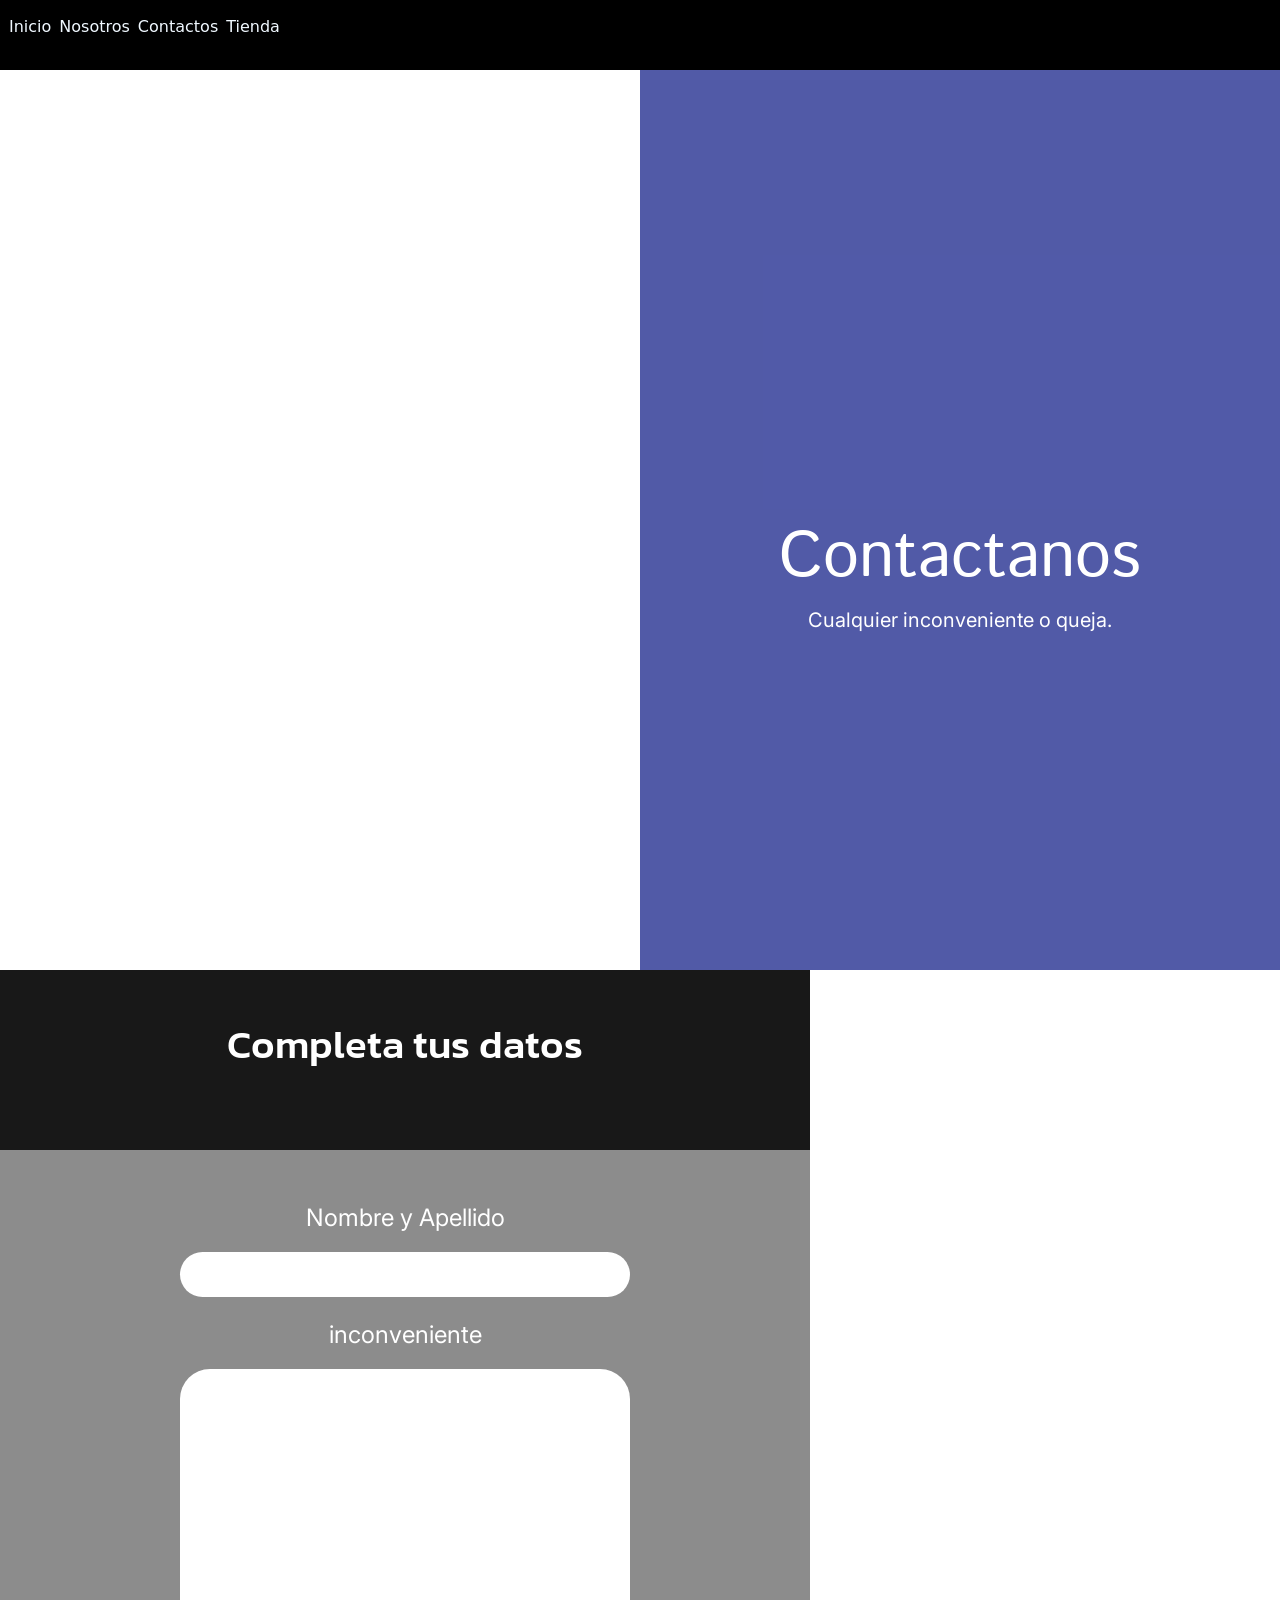
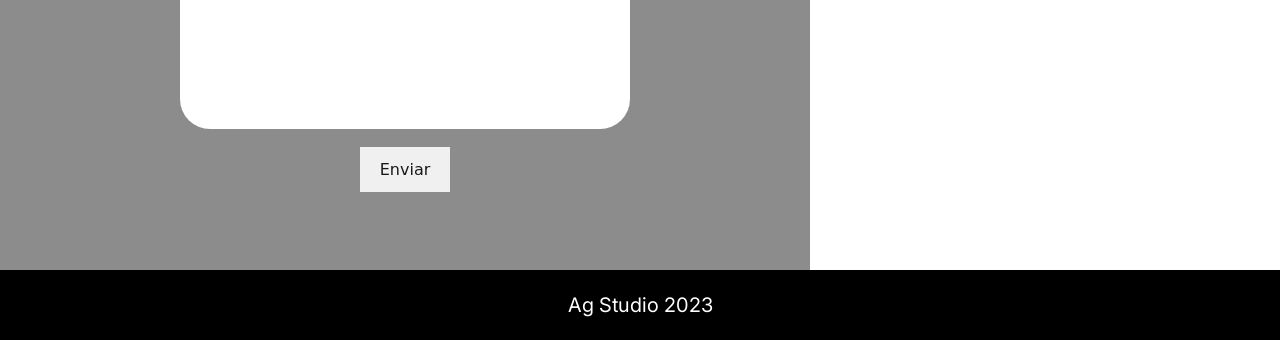
==== contactos.html @ 91f5755b "Upload Files" ====
<html>

    <head>
        <title> Contactos  </title>
        <link rel="stylesheet" href="style.css">
        <link rel="stylesheet" href="https://cdn.jsdelivr.net/npm/bootstrap@5.3.0/dist/css/bootstrap.min.css">
        <script src="https://cdn.jsdelivr.net/npm/bootstrap@5.3.0/dist/js/bootstrap.bundle.min.js"></script>
    </head>

    <body>
        
        <nav class="navbar">
           <ul>
            <a href="index.html"> Inicio </a>
            <a href="nosotros.html"> Nosotros </a>
            <a href="contactos.html"> Contactos </a>
            <a href="tienda.html"> Tienda </a>
           </ul> 
        </nav>

        <div class="container-fluid">

         <section class="row" style="justify-content: right; background-image: url('img/contacts-2.png'); text-align: right;">
            <aside class="col-lg-6">
                <div class="font-size" style="text-align: center; padding-top: 50vh;">
                    <h1> Contactanos </h1>
                    <p> Cualquier inconveniente o queja. </p>
                </div>
            </aside>
         </section>

         <section class="row" style="background-image: url('img/contacts-1.png')">
            <aside class="col-lg-6" style="background-color: gray; opacity: 0.9; animation:none; width:90vh; height: 100vh;">
                
                <section class="row" id="query" style="color: white; text-align: center; background-color: black; width: 90vh; height: 20vh;">
                    <h1 style="margin-top: 50px;"> Completa tus datos </h1>
                </section>

              <div style="align-items: center; text-align: center; justify-content: center; display: grid; margin-top:50px;">
                <p> Nombre y Apellido </p>
                <input type="text" style="width:50vh; height:5vh;">
                <p style="margin-top: 20px;"> inconveniente </p>
                <input type="text" style="height: 40vh; width:50vh;">
                <button id="check" style="height: 5vh; width:10vh; margin-left: 20vh; margin-top: 2vh;"> Enviar </button>
              </div>

            </aside>
         </section>

        </div>

        <footer>
            <p> Ag Studio 2023 </p>
        </footer>

    </body>
    <script src="function.js"></script>

</html>
---- style.css ----
@import url('https://fonts.googleapis.com/css2?family=Imprima&family=Inknut+Antiqua:wght@300&family=Inter:wght@300&family=Istok+Web:wght@700&family=Jaldi&family=Jockey+One&family=Josefin+Sans:wght@300&family=Kanit&display=swap');

@keyframes transition-left{
   0%   {opacity: 0; transform: translateX(-80px)};
   100% {opacity: 1; transform: translateX(0)};
}

@keyframes transition-right{
    0%   {opacity: 0; width: 100vh;};
    100% {opacity: 1; transform: translateX(0)};
}

.navbar{
    height: 70px;
    background-color: black;
    justify-items: left;
}

.navbar a{
    color: aliceblue;
    text-decoration: none;
    margin: 4px;
}

.btn{
    margin: 10px;
    width: 80px;
    height: 10px;
}

.col-lg{
    background-color: rgba(0, 0, 0, 0.60);
    height: 170px;
    padding-top: 15px;
}

.col-lg h1{
    font-family: 'Istok Web';
    font-size: 40px;
    color: white;
}

.col-lg p{
    font-family: 'Inter';
    font-size: 24px;
    font-weight: 20px;
    margin-top: -15px;
    color: white;
}

.col-lg-4{
    background-color: rgba(38, 49, 146, 0.80);
    background-size: cover;
    width: 130vh;
    height: 100vh;
    animation: transition 6s;
}

.col-lg-4 h1{
    font-family: 'Kanit';
    font-size: 40px;
    color: white;
}

.col-lg-4 p{
    font-family: 'Inter';
    font-size: 24px;
    color: white;
}

.col-lg-6{
    background-color: rgba(38, 49, 146, 0.80);
    background-size: cover;
    width: 130vh;
    height: 100vh;
    animation: transition-right 6s;
}

.col-lg-6 h1{
    font-family: 'Kanit';
    font-size: 40px;
    color: white;
    transition: 1s;
}

.col-lg-6 h1:hover{
    font-size: 70px;
    transition: 1s;
}

.col-lg-6 p{
    font-family: 'Inter';
    font-size: 24px;
    color: white;
    transition: 1s;
}

.col-lg-6 p:hover{
    font-size: 26px;
    transition: 1s;
}

.font-size h1{
   font-family: 'istok web';
   font-size: 64px;
   color: white;
}

.font-size p{
    font-family: 'inter';
    font-size: 20px;
    color: white;
}

.row{
    height: 100vh;
    background-repeat: no-repeat;
    background-size: cover;
}

footer{
    height: 70px;
    background-color: black;
    justify-content: right;
    color: white;
    text-align: center;
    padding-top: 20px;
}

footer p{
    font-family: "inter";
    font-size: 20px;
}

input{
    text-align: center;
    border-radius: 30px;
    border: none;
}

button{
    text-align: center;
    border-radius: 30px;
    border: none;
}

aside{
    justify-content: center;
}

article{
    margin: 6vh;
    transition: 1s;
}

article:hover{
    transform: scale(1.1);
    transition: 0.5s;
}

article h1{
    margin-top: 30vh;
    font-family: 'Jaldi';
    font-size: 14px;
}

article p{
    font-family: 'Jaldi';
    font-size: 20px;
    font-weight: bold;
}

.text-change h1{
   margin-top: 150px;
   text-align: left;
}

.text-change p{
    text-align: left;
}

.panel{
    margin-left: 8vh;
}

.tile{
    height: 12vh;
    width: 60vh;
    background-color: black;
    margin-top: -40vh;
    margin-left: 44vh;
    padding-right: 9vh;
    padding-top: 3vh;
}

.tile h1{
    font-family: 'inknut antiqua';
    font-size: 30px;
}

.box{
    height: 22vh;
    width: 60vh;
    background-color: rgb(243, 243, 243);
    margin-top: 2vh;
    margin-left: 44vh;
}

.square{
    width: 44vh;
    height: 44vh;
    border-radius: 30px;
    background-color: rgb(221, 221, 221);
}

.square-img{
    margin-top: 16px;
    margin-right: 16px;
    width: 40vh;
    height: 40vh;
    border-radius: 30px;
    background-size: cover;
    background-image: url('Img/sa.png'); 
}

.soc{
    width: 4vh;
    height: 4vh;
    background-size: cover;
    margin: 6px;
}

#map {
    height: 40vh;
    width: 40vh;
}

ul{
    margin-top: 2vh;
    margin-left: -3vh;
    list-style: none;
    display: flex;
}

.box p{
    color:black;
    font-family: 'imprima';
    text-align: left;
    padding-left: 2vh;
}

@media screen and (max-width: 700px){

.panel{
    margin-top: 35vh;
    margin-left: -2px;
}

.square{
    width: 200px;
    height: 200px;
}

.square-img{
    width: 180px;
    height: 180px;
    margin-top: 1.2vh;
    margin-left: 1.4vh;
}

.tile{
    height: 2vh;
    width: 30vh;
    background-color: black;
    margin-top: -20vh;
    margin-left: 26.2vh;
    padding-right: 9vh;
    padding-top: 3vh;
}

.tile h1{
    font-size: 10px;
    margin-top: -16px;
}

.box{
    height: 12vh;
    width: 30vh;
    background-color: rgb(243, 243, 243);
    margin-left: 26.2vh;
}

.box p{
    font-size: 12px;
}

.col-lg-4{
    width: 10vh;
    height: 10vh;
    display: none;
}

.col-lg-4 h1{
    display: block;
    color:blue;
}

.aside-query{
  margin-left: -100px;
}

.aside-query-2{
  margin-left: -500px;
}

.text-change{
    margin-top: 250vh;
}

.query-footer{
    margin-top: 160vh;
}

.h1-query h1{
    text-align: center;
    margin-left: 50px;
    margin-top: 4px;
}

.p-query p{
    font-size: 2px;
}

#query h1{
    text-align: left;
    padding-left: 10vh;
}

#rounded{
    width: 50vh;
    height: 50vh;
    margin-top: -35vh;
}

#rounded-2{
    margin-left: -100vh;
}

iframe{
   margin-top: 15px;
   margin-left: 15px;
}

}
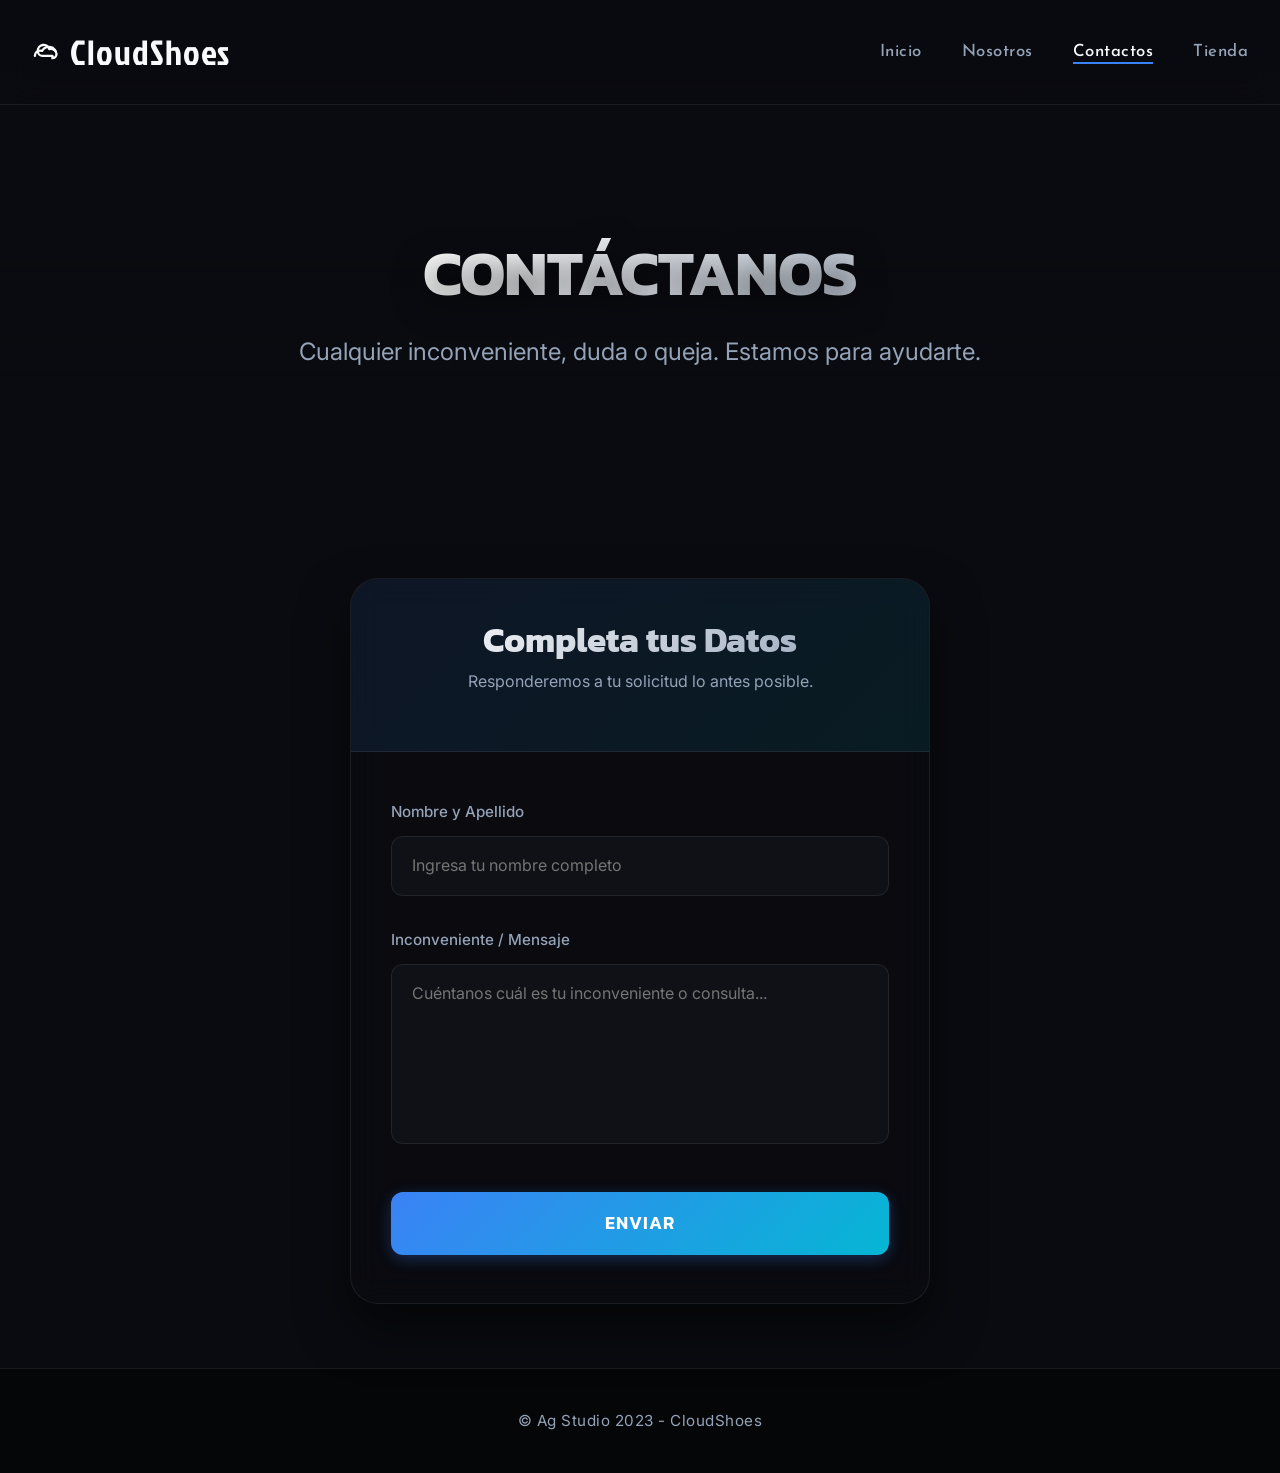
==== commit 4df9513b: "Rediseño completo de interfaz, navbar premium responsivo y optimización de código" ====
--- a/contactos.html
+++ b/contactos.html
@@ -1,59 +1,80 @@
-<html>
-
-    <head>
-        <title> Contactos  </title>
-        <link rel="stylesheet" href="style.css">
-        <link rel="stylesheet" href="https://cdn.jsdelivr.net/npm/bootstrap@5.3.0/dist/css/bootstrap.min.css">
-        <script src="https://cdn.jsdelivr.net/npm/bootstrap@5.3.0/dist/js/bootstrap.bundle.min.js"></script>
-    </head>
-
-    <body>
-        
-        <nav class="navbar">
-           <ul>
-            <a href="index.html"> Inicio </a>
-            <a href="nosotros.html"> Nosotros </a>
-            <a href="contactos.html"> Contactos </a>
-            <a href="tienda.html"> Tienda </a>
-           </ul> 
-        </nav>
-
-        <div class="container-fluid">
-
-         <section class="row" style="justify-content: right; background-image: url('img/contacts-2.png'); text-align: right;">
-            <aside class="col-lg-6">
-                <div class="font-size" style="text-align: center; padding-top: 50vh;">
-                    <h1> Contactanos </h1>
-                    <p> Cualquier inconveniente o queja. </p>
-                </div>
-            </aside>
-         </section>
-
-         <section class="row" style="background-image: url('img/contacts-1.png')">
-            <aside class="col-lg-6" style="background-color: gray; opacity: 0.9; animation:none; width:90vh; height: 100vh;">
-                
-                <section class="row" id="query" style="color: white; text-align: center; background-color: black; width: 90vh; height: 20vh;">
-                    <h1 style="margin-top: 50px;"> Completa tus datos </h1>
-                </section>
-
-              <div style="align-items: center; text-align: center; justify-content: center; display: grid; margin-top:50px;">
-                <p> Nombre y Apellido </p>
-                <input type="text" style="width:50vh; height:5vh;">
-                <p style="margin-top: 20px;"> inconveniente </p>
-                <input type="text" style="height: 40vh; width:50vh;">
-                <button id="check" style="height: 5vh; width:10vh; margin-left: 20vh; margin-top: 2vh;"> Enviar </button>
-              </div>
-
-            </aside>
-         </section>
-
-        </div>
-
-        <footer>
-            <p> Ag Studio 2023 </p>
-        </footer>
-
-    </body>
-    <script src="function.js"></script>
-
+<!DOCTYPE html>
+<html lang="es">
+<head>
+    <meta charset="UTF-8">
+    <meta name="viewport" content="width=device-width, initial-scale=1.0">
+    <title>CloudShoes - Contactos</title>
+    <!-- Bootstrap CSS -->
+    <link rel="stylesheet" href="https://cdn.jsdelivr.net/npm/bootstrap@5.3.0/dist/css/bootstrap.min.css">
+    <!-- Custom CSS -->
+    <link rel="stylesheet" href="style.css">
+</head>
+<body>
+    
+    <!-- Navbar -->
+    <nav class="custom-navbar">
+        <div class="navbar-container">
+            <a href="index.html" class="brand">
+                <svg xmlns="http://www.w3.org/2000/svg" width="28" height="28" viewBox="0 0 24 24" fill="none" stroke="currentColor" stroke-width="2" stroke-linecap="round" stroke-linejoin="round" style="vertical-align: middle; margin-top: -4px;"><path d="M17.5 19A3.5 3.5 0 0 0 21 15.5c0-2.79-2.54-4.5-5-4.5-.42 0-.83.07-1.22.2A5 5 0 0 0 5 13c0 2.2 1.8 4 4 4h8.5Z"/><path d="M2.5 17A4.5 4.5 0 0 1 7 12.5c.57 0 1.12.1 1.63.29A6.5 6.5 0 0 1 20 12.5"/></svg>
+                CloudShoes
+            </a>
+            <button class="menu-toggle" id="menuToggle" aria-label="Toggle Navigation">
+                <span></span>
+                <span></span>
+                <span></span>
+            </button>
+            <ul class="nav-links" id="navLinks">
+                <li><a href="index.html">Inicio</a></li>
+                <li><a href="nosotros.html">Nosotros</a></li>
+                <li><a href="contactos.html" class="active">Contactos</a></li>
+                <li><a href="tienda.html">Tienda</a></li>
+            </ul>
+        </div>
+    </nav>
+
+    <!-- Main Content Container -->
+    <div class="container-fluid p-0">
+
+        <!-- Hero header section -->
+        <section class="hero-section" style="background-image: url('img/contacts-2.png'); min-height: 50vh;">
+            <div class="hero-overlay-dark" style="background: linear-gradient(180deg, rgba(10, 11, 16, 0.4) 0%, rgba(10, 11, 16, 0.8) 100%);"></div>
+            <div class="hero-content animate-fade-up text-center w-100" style="max-width: 100%; padding-top: 15vh;">
+                <h1 style="font-size: 4rem;">Contáctanos</h1>
+                <p>Cualquier inconveniente, duda o queja. Estamos para ayudarte.</p>
+            </div>
+        </section>
+
+        <!-- Form Section -->
+        <section class="contact-section" style="background-image: url('img/contacts-1.png');">
+            <div class="contact-card animate-fade-up">
+                <div class="contact-header">
+                    <h2>Completa tus Datos</h2>
+                    <p>Responderemos a tu solicitud lo antes posible.</p>
+                </div>
+                <form class="contact-body" onsubmit="event.preventDefault(); alert('Mensaje enviado con éxito. ¡Gracias por contactarnos!');">
+                    <div class="form-group">
+                        <label for="fullName">Nombre y Apellido</label>
+                        <input type="text" id="fullName" class="form-control-premium" required placeholder="Ingresa tu nombre completo">
+                    </div>
+                    <div class="form-group">
+                        <label for="issue">Inconveniente / Mensaje</label>
+                        <textarea id="issue" class="form-control-premium" required placeholder="Cuéntanos cuál es tu inconveniente o consulta..."></textarea>
+                    </div>
+                    <button type="submit" id="check" class="btn-submit-premium mt-2">Enviar</button>
+                </form>
+            </div>
+        </section>
+
+    </div>
+
+    <!-- Footer -->
+    <footer>
+        <p>&copy; Ag Studio 2023 - CloudShoes</p>
+    </footer>
+
+    <!-- Bootstrap Bundle JS -->
+    <script src="https://cdn.jsdelivr.net/npm/bootstrap@5.3.0/dist/js/bootstrap.bundle.min.js"></script>
+    <!-- Custom Logic -->
+    <script src="navbar.js"></script>
+</body>
 </html>
--- a/style.css
+++ b/style.css
@@ -1,354 +1,1152 @@
-@import url('https://fonts.googleapis.com/css2?family=Imprima&family=Inknut+Antiqua:wght@300&family=Inter:wght@300&family=Istok+Web:wght@700&family=Jaldi&family=Jockey+One&family=Josefin+Sans:wght@300&family=Kanit&display=swap');
-
-@keyframes transition-left{
-   0%   {opacity: 0; transform: translateX(-80px)};
-   100% {opacity: 1; transform: translateX(0)};
-}
-
-@keyframes transition-right{
-    0%   {opacity: 0; width: 100vh;};
-    100% {opacity: 1; transform: translateX(0)};
-}
-
-.navbar{
-    height: 70px;
-    background-color: black;
-    justify-items: left;
-}
-
-.navbar a{
-    color: aliceblue;
-    text-decoration: none;
-    margin: 4px;
-}
-
-.btn{
-    margin: 10px;
-    width: 80px;
-    height: 10px;
-}
-
-.col-lg{
-    background-color: rgba(0, 0, 0, 0.60);
-    height: 170px;
-    padding-top: 15px;
-}
-
-.col-lg h1{
-    font-family: 'Istok Web';
-    font-size: 40px;
-    color: white;
-}
-
-.col-lg p{
-    font-family: 'Inter';
-    font-size: 24px;
-    font-weight: 20px;
-    margin-top: -15px;
-    color: white;
-}
-
-.col-lg-4{
-    background-color: rgba(38, 49, 146, 0.80);
-    background-size: cover;
-    width: 130vh;
-    height: 100vh;
-    animation: transition 6s;
-}
-
-.col-lg-4 h1{
-    font-family: 'Kanit';
-    font-size: 40px;
-    color: white;
-}
-
-.col-lg-4 p{
-    font-family: 'Inter';
-    font-size: 24px;
-    color: white;
-}
-
-.col-lg-6{
-    background-color: rgba(38, 49, 146, 0.80);
-    background-size: cover;
-    width: 130vh;
-    height: 100vh;
-    animation: transition-right 6s;
-}
-
-.col-lg-6 h1{
-    font-family: 'Kanit';
-    font-size: 40px;
-    color: white;
-    transition: 1s;
-}
-
-.col-lg-6 h1:hover{
-    font-size: 70px;
-    transition: 1s;
-}
-
-.col-lg-6 p{
-    font-family: 'Inter';
-    font-size: 24px;
-    color: white;
-    transition: 1s;
-}
-
-.col-lg-6 p:hover{
-    font-size: 26px;
-    transition: 1s;
-}
-
-.font-size h1{
-   font-family: 'istok web';
-   font-size: 64px;
-   color: white;
-}
-
-.font-size p{
-    font-family: 'inter';
-    font-size: 20px;
-    color: white;
-}
-
-.row{
-    height: 100vh;
-    background-repeat: no-repeat;
-    background-size: cover;
-}
-
-footer{
-    height: 70px;
-    background-color: black;
-    justify-content: right;
-    color: white;
-    text-align: center;
-    padding-top: 20px;
-}
-
-footer p{
-    font-family: "inter";
-    font-size: 20px;
-}
-
-input{
-    text-align: center;
-    border-radius: 30px;
-    border: none;
-}
-
-button{
-    text-align: center;
-    border-radius: 30px;
-    border: none;
-}
-
-aside{
-    justify-content: center;
-}
-
-article{
-    margin: 6vh;
-    transition: 1s;
-}
-
-article:hover{
-    transform: scale(1.1);
-    transition: 0.5s;
-}
-
-article h1{
-    margin-top: 30vh;
-    font-family: 'Jaldi';
-    font-size: 14px;
-}
-
-article p{
-    font-family: 'Jaldi';
-    font-size: 20px;
-    font-weight: bold;
-}
-
-.text-change h1{
-   margin-top: 150px;
-   text-align: left;
-}
-
-.text-change p{
-    text-align: left;
-}
-
-.panel{
-    margin-left: 8vh;
-}
-
-.tile{
-    height: 12vh;
-    width: 60vh;
-    background-color: black;
-    margin-top: -40vh;
-    margin-left: 44vh;
-    padding-right: 9vh;
-    padding-top: 3vh;
-}
-
-.tile h1{
-    font-family: 'inknut antiqua';
-    font-size: 30px;
-}
-
-.box{
-    height: 22vh;
-    width: 60vh;
-    background-color: rgb(243, 243, 243);
-    margin-top: 2vh;
-    margin-left: 44vh;
-}
-
-.square{
-    width: 44vh;
-    height: 44vh;
-    border-radius: 30px;
-    background-color: rgb(221, 221, 221);
-}
-
-.square-img{
-    margin-top: 16px;
-    margin-right: 16px;
-    width: 40vh;
-    height: 40vh;
-    border-radius: 30px;
-    background-size: cover;
-    background-image: url('Img/sa.png'); 
-}
-
-.soc{
-    width: 4vh;
-    height: 4vh;
-    background-size: cover;
-    margin: 6px;
-}
-
-#map {
-    height: 40vh;
-    width: 40vh;
-}
-
-ul{
-    margin-top: 2vh;
-    margin-left: -3vh;
-    list-style: none;
-    display: flex;
-}
-
-.box p{
-    color:black;
-    font-family: 'imprima';
-    text-align: left;
-    padding-left: 2vh;
-}
-
-@media screen and (max-width: 700px){
-
-.panel{
-    margin-top: 35vh;
-    margin-left: -2px;
-}
-
-.square{
-    width: 200px;
-    height: 200px;
-}
-
-.square-img{
-    width: 180px;
-    height: 180px;
-    margin-top: 1.2vh;
-    margin-left: 1.4vh;
-}
-
-.tile{
-    height: 2vh;
-    width: 30vh;
-    background-color: black;
-    margin-top: -20vh;
-    margin-left: 26.2vh;
-    padding-right: 9vh;
-    padding-top: 3vh;
-}
-
-.tile h1{
-    font-size: 10px;
-    margin-top: -16px;
-}
-
-.box{
-    height: 12vh;
-    width: 30vh;
-    background-color: rgb(243, 243, 243);
-    margin-left: 26.2vh;
-}
-
-.box p{
-    font-size: 12px;
-}
-
-.col-lg-4{
-    width: 10vh;
-    height: 10vh;
-    display: none;
-}
-
-.col-lg-4 h1{
-    display: block;
-    color:blue;
-}
-
-.aside-query{
-  margin-left: -100px;
-}
-
-.aside-query-2{
-  margin-left: -500px;
-}
-
-.text-change{
-    margin-top: 250vh;
-}
-
-.query-footer{
-    margin-top: 160vh;
-}
-
-.h1-query h1{
-    text-align: center;
-    margin-left: 50px;
-    margin-top: 4px;
-}
-
-.p-query p{
-    font-size: 2px;
-}
-
-#query h1{
-    text-align: left;
-    padding-left: 10vh;
-}
-
-#rounded{
-    width: 50vh;
-    height: 50vh;
-    margin-top: -35vh;
-}
-
-#rounded-2{
-    margin-left: -100vh;
-}
-
-iframe{
-   margin-top: 15px;
-   margin-left: 15px;
-}
-
+/* ==========================================================================
+   CloudShoes Design System & Global Styles
+   ========================================================================== */
+
+@import url('https://fonts.googleapis.com/css2?family=Imprima&family=Inknut+Antiqua:wght@300;400;500;700&family=Inter:wght@300;400;500;600;700&family=Istok+Web:wght@400;700&family=Jaldi:wght@400;700&family=Jockey+One&family=Josefin+Sans:wght@300;400;600&family=Kanit:wght@300;400;500;700&display=swap');
+
+:root {
+    /* Color Palette */
+    --bg-dark: #0a0b10;
+    --bg-card: rgba(255, 255, 255, 0.03);
+    --bg-card-hover: rgba(255, 255, 255, 0.07);
+    --border-glass: rgba(255, 255, 255, 0.08);
+    --border-glass-focus: rgba(59, 130, 246, 0.4);
+    
+    /* Brand Accents */
+    --accent-blue: #3b82f6;      /* Cloud Blue */
+    --accent-cyan: #06b6d4;      /* Sky cyan */
+    --accent-gold: #d9af2c;      /* Warm golden yellow overlay tint */
+    --accent-gold-rgb: 217, 175, 44;
+    --accent-blue-rgb: 59, 130, 246;
+    
+    /* Text Colors */
+    --text-light: #f8fafc;
+    --text-muted: #94a3b8;
+    --text-dark: #0f172a;
+    
+    /* Fonts */
+    --font-heading: 'Kanit', sans-serif;
+    --font-body: 'Inter', sans-serif;
+    --font-brand: 'Jockey One', sans-serif;
+    --font-alt: 'Inknut Antiqua', serif;
+    --font-nav: 'Josefin Sans', sans-serif;
+
+    /* Transitions */
+    --transition-smooth: all 0.4s cubic-bezier(0.16, 1, 0.3, 1);
+    --transition-fast: all 0.2s ease;
+}
+
+/* Base resets & adjustments */
+* {
+    box-sizing: border-box;
+    margin: 0;
+    padding: 0;
+}
+
+body {
+    background-color: var(--bg-dark);
+    color: var(--text-light);
+    font-family: var(--font-body);
+    overflow-x: hidden;
+    line-height: 1.6;
+}
+
+a {
+    color: inherit;
+    text-decoration: none;
+    transition: var(--transition-fast);
+}
+
+/* Premium Scrollbar */
+::-webkit-scrollbar {
+    width: 8px;
+}
+::-webkit-scrollbar-track {
+    background: var(--bg-dark);
+}
+::-webkit-scrollbar-thumb {
+    background: rgba(255, 255, 255, 0.1);
+    border-radius: 10px;
+}
+::-webkit-scrollbar-thumb:hover {
+    background: var(--accent-blue);
+}
+
+/* Animations */
+@keyframes fadeInUp {
+    from {
+        opacity: 0;
+        transform: translateY(30px);
+    }
+    to {
+        opacity: 1;
+        transform: translateY(0);
+    }
+}
+
+@keyframes slideInLeft {
+    from {
+        opacity: 0;
+        transform: translateX(-50px);
+    }
+    to {
+        opacity: 1;
+        transform: translateX(0);
+    }
+}
+
+@keyframes slideInRight {
+    from {
+        opacity: 0;
+        transform: translateX(50px);
+    }
+    to {
+        opacity: 1;
+        transform: translateX(0);
+    }
+}
+
+@keyframes pulseGlow {
+    0%, 100% {
+        box-shadow: 0 0 15px rgba(var(--accent-blue-rgb), 0.2);
+    }
+    50% {
+        box-shadow: 0 0 25px rgba(var(--accent-blue-rgb), 0.4);
+    }
+}
+
+.animate-fade-up {
+    animation: fadeInUp 1s cubic-bezier(0.16, 1, 0.3, 1) both;
+}
+
+.animate-slide-left {
+    animation: slideInLeft 1s cubic-bezier(0.16, 1, 0.3, 1) both;
+}
+
+.animate-slide-right {
+    animation: slideInRight 1s cubic-bezier(0.16, 1, 0.3, 1) both;
+}
+
+/* ==========================================================================
+   Navigation Bar
+   ========================================================================== */
+.custom-navbar {
+    position: fixed;
+    top: 0;
+    left: 0;
+    width: 100%;
+    z-index: 1000;
+    padding: 1.5rem 2rem;
+    background: rgba(10, 11, 16, 0.7);
+    backdrop-filter: blur(16px);
+    -webkit-backdrop-filter: blur(16px);
+    border-bottom: 1px solid var(--border-glass);
+    transition: var(--transition-smooth);
+}
+
+/* Shrink effect triggered by scroll JS */
+.custom-navbar.shrunk {
+    padding: 0.85rem 2rem;
+    background: rgba(10, 11, 16, 0.92);
+    border-bottom-color: rgba(255, 255, 255, 0.12);
+    box-shadow: 0 10px 30px rgba(0, 0, 0, 0.4);
+}
+
+.custom-navbar .navbar-container {
+    max-width: 1300px;
+    margin: 0 auto;
+    display: flex;
+    align-items: center;
+    justify-content: space-between;
+}
+
+.custom-navbar .brand {
+    font-family: var(--font-brand);
+    font-size: 2.2rem;
+    letter-spacing: 1px;
+    font-weight: 400;
+    color: var(--text-light);
+    display: flex;
+    align-items: center;
+    gap: 0.6rem;
+    transition: var(--transition-smooth);
+}
+
+.custom-navbar .brand:hover {
+    color: var(--accent-blue);
+    transform: translateY(-1px);
+    text-shadow: 0 0 15px rgba(var(--accent-blue-rgb), 0.3);
+}
+
+.custom-navbar .nav-links {
+    display: flex;
+    gap: 2.5rem;
+    list-style: none;
+    align-items: center;
+    margin: 0;
+    padding: 0;
+}
+
+.custom-navbar .nav-links a {
+    font-family: var(--font-nav);
+    font-size: 1.05rem;
+    font-weight: 500;
+    letter-spacing: 0.5px;
+    color: var(--text-muted);
+    position: relative;
+    padding: 0.25rem 0;
+}
+
+.custom-navbar .nav-links a::after {
+    content: '';
+    position: absolute;
+    bottom: 0;
+    left: 0;
+    width: 0;
+    height: 2px;
+    background: linear-gradient(90deg, var(--accent-blue), var(--accent-cyan));
+    transition: var(--transition-smooth);
+}
+
+.custom-navbar .nav-links a:hover {
+    color: var(--text-light);
+}
+
+.custom-navbar .nav-links a:hover::after {
+    width: 100%;
+}
+
+.custom-navbar .nav-links a.active {
+    color: var(--text-light);
+}
+
+.custom-navbar .nav-links a.active::after {
+    width: 100%;
+    background: var(--accent-blue);
+}
+
+/* Hamburger mobile menu */
+.menu-toggle {
+    display: none;
+    flex-direction: column;
+    gap: 6px;
+    background: none;
+    border: none;
+    cursor: pointer;
+    padding: 6px;
+    z-index: 1100;
+}
+
+.menu-toggle span {
+    display: block;
+    width: 26px;
+    height: 2px;
+    background-color: var(--text-light);
+    border-radius: 2px;
+    transition: var(--transition-smooth);
+    transform-origin: center;
+}
+
+/* Animated toggle transition into 'X' when open */
+.menu-toggle.open span:nth-child(1) {
+    transform: translateY(8px) rotate(45deg);
+}
+
+.menu-toggle.open span:nth-child(2) {
+    opacity: 0;
+    transform: scale(0);
+}
+
+.menu-toggle.open span:nth-child(3) {
+    transform: translateY(-8px) rotate(-45deg);
+}
+
+/* ==========================================================================
+   Hero & Section Layouts
+   ========================================================================== */
+.hero-section {
+    position: relative;
+    min-height: 100vh;
+    display: flex;
+    align-items: center;
+    justify-content: flex-end;
+    background-size: cover;
+    background-position: center;
+    background-repeat: no-repeat;
+    padding: 6rem 10% 2rem 10%;
+}
+
+.hero-overlay-dark {
+    position: absolute;
+    inset: 0;
+    background: linear-gradient(90deg, rgba(10, 11, 16, 0.4) 0%, rgba(10, 11, 16, 0.85) 100%);
+    z-index: 1;
+}
+
+.hero-content {
+    position: relative;
+    z-index: 2;
+    text-align: right;
+    max-width: 600px;
+    padding-top: 15vh;
+}
+
+.hero-content h1 {
+    font-family: var(--font-heading);
+    font-size: 5rem;
+    font-weight: 700;
+    text-transform: uppercase;
+    letter-spacing: -1px;
+    line-height: 1.1;
+    margin-bottom: 1.5rem;
+    background: linear-gradient(135deg, #ffffff 30%, #94a3b8 100%);
+    -webkit-background-clip: text;
+    -webkit-text-fill-color: transparent;
+    text-shadow: 0 10px 30px rgba(0,0,0,0.5);
+}
+
+.hero-content p {
+    font-family: var(--font-body);
+    font-size: 1.5rem;
+    color: var(--text-muted);
+    margin-bottom: 2.5rem;
+}
+
+.btn-premium {
+    display: inline-block;
+    padding: 1rem 2.5rem;
+    font-family: var(--font-heading);
+    font-size: 1.1rem;
+    font-weight: 600;
+    text-transform: uppercase;
+    letter-spacing: 1px;
+    color: var(--text-light);
+    background: linear-gradient(135deg, var(--accent-blue), var(--accent-cyan));
+    border: none;
+    border-radius: 50px;
+    box-shadow: 0 4px 20px rgba(59, 130, 246, 0.3);
+    transition: var(--transition-smooth);
+}
+
+.btn-premium:hover {
+    transform: translateY(-3px);
+    box-shadow: 0 8px 30px rgba(59, 130, 246, 0.5);
+    color: #ffffff;
+}
+
+/* Info Section (Split banner style) */
+.info-section {
+    position: relative;
+    min-height: 100vh;
+    display: flex;
+    align-items: center;
+    background-size: cover;
+    background-position: center;
+    background-repeat: no-repeat;
+}
+
+.info-overlay-color {
+    position: absolute;
+    inset: 0;
+    z-index: 1;
+}
+
+.info-content-card {
+    position: relative;
+    z-index: 2;
+    width: 50%;
+    min-height: 100vh;
+    padding: 6rem 5% 4rem 5%;
+    display: flex;
+    flex-direction: column;
+    justify-content: center;
+    align-items: center;
+    text-align: center;
+    color: white;
+    backdrop-filter: blur(8px);
+    -webkit-backdrop-filter: blur(8px);
+}
+
+.info-content-card h1 {
+    font-family: var(--font-heading);
+    font-size: 3.5rem;
+    font-weight: 700;
+    margin-bottom: 1.5rem;
+    transition: var(--transition-smooth);
+}
+
+.info-content-card h1:hover {
+    transform: scale(1.05);
+    text-shadow: 0 0 20px rgba(255,255,255,0.4);
+}
+
+.info-content-card p {
+    font-family: var(--font-body);
+    font-size: 1.25rem;
+    max-width: 450px;
+    line-height: 1.8;
+}
+
+/* ==========================================================================
+   Sucursales Carousel
+   ========================================================================== */
+.carousel-section {
+    position: relative;
+    height: 100vh;
+    display: flex;
+    align-items: flex-end;
+    justify-content: center;
+    background-size: cover;
+    background-position: center;
+    background-repeat: no-repeat;
+    transition: background-image 1s ease-in-out;
+}
+
+.carousel-overlay {
+    position: absolute;
+    inset: 0;
+    background: linear-gradient(180deg, rgba(10, 11, 16, 0.2) 0%, rgba(10, 11, 16, 0.85) 100%);
+    z-index: 1;
+}
+
+.carousel-content-box {
+    position: relative;
+    z-index: 2;
+    text-align: center;
+    width: 100%;
+    max-width: 800px;
+    padding: 4rem 2rem;
+    background: rgba(10, 11, 16, 0.45);
+    backdrop-filter: blur(10px);
+    -webkit-backdrop-filter: blur(10px);
+    border-radius: 24px 24px 0 0;
+    border: 1px solid var(--border-glass);
+    border-bottom: none;
+}
+
+.carousel-content-box h1 {
+    font-family: var(--font-heading);
+    font-size: 3.5rem;
+    font-weight: 700;
+    margin-bottom: 1rem;
+    color: var(--text-light);
+}
+
+.carousel-content-box p {
+    font-family: var(--font-body);
+    font-size: 1.25rem;
+    color: var(--text-muted);
+    margin-bottom: 2rem;
+}
+
+.carousel-indicators-custom {
+    display: flex;
+    justify-content: center;
+    gap: 1.2rem;
+    list-style: none;
+    padding: 0;
+    margin-top: 1rem;
+}
+
+.carousel-indicators-custom li {
+    width: 14px;
+    height: 14px;
+    border-radius: 50%;
+    background-color: rgba(255, 255, 255, 0.25);
+    border: 2px solid transparent;
+    cursor: pointer;
+    transition: var(--transition-smooth);
+}
+
+.carousel-indicators-custom li:hover {
+    background-color: var(--accent-blue);
+    transform: scale(1.2);
+}
+
+.carousel-indicators-custom li.active {
+    background-color: var(--text-light);
+    border-color: var(--accent-blue);
+    box-shadow: 0 0 10px var(--accent-blue);
+    transform: scale(1.3);
+    width: 32px;
+    border-radius: 8px;
+}
+
+/* ==========================================================================
+   Nosotros Page (Nuestra Historia, Quienes Somos & Maps)
+   ========================================================================== */
+.about-hero {
+    min-height: 80vh;
+    background-size: cover;
+    background-position: center;
+    display: flex;
+    align-items: center;
+    justify-content: flex-end;
+    position: relative;
+    padding: 8rem 5% 4rem 5%;
+}
+
+.glass-card-overlay {
+    position: relative;
+    z-index: 2;
+    background: rgba(217, 217, 217, 0.08);
+    backdrop-filter: blur(15px);
+    -webkit-backdrop-filter: blur(15px);
+    border: 1px solid rgba(255, 255, 255, 0.12);
+    border-radius: 20px;
+    padding: 3rem;
+    max-width: 550px;
+    box-shadow: 0 20px 40px rgba(0,0,0,0.3);
+}
+
+.glass-card-overlay h1 {
+    font-family: var(--font-heading);
+    font-size: 2.8rem;
+    font-weight: 700;
+    color: var(--text-light);
+    margin-bottom: 1.5rem;
+}
+
+.glass-card-overlay p {
+    font-family: var(--font-body);
+    font-size: 1.1rem;
+    color: var(--text-muted);
+    line-height: 1.8;
+}
+
+/* Founders / Team Grid */
+.team-container {
+    max-width: 1200px;
+    margin: 0 auto;
+    padding: 5rem 2rem;
+}
+
+.team-grid {
+    display: grid;
+    grid-template-columns: repeat(2, 1fr);
+    gap: 3rem;
+    margin-bottom: 5rem;
+}
+
+.team-card {
+    display: flex;
+    background: var(--bg-card);
+    border: 1px solid var(--border-glass);
+    border-radius: 24px;
+    overflow: hidden;
+    transition: var(--transition-smooth);
+}
+
+.team-card:hover {
+    transform: translateY(-8px);
+    background: var(--bg-card-hover);
+    border-color: rgba(59, 130, 246, 0.2);
+    box-shadow: 0 15px 30px rgba(0, 0, 0, 0.4);
+}
+
+.team-image-wrapper {
+    width: 40%;
+    position: relative;
+    overflow: hidden;
+    min-height: 250px;
+}
+
+.team-image {
+    width: 100%;
+    height: 100%;
+    background-size: cover;
+    background-position: center;
+    transition: var(--transition-smooth);
+}
+
+.team-card:hover .team-image {
+    transform: scale(1.08);
+}
+
+.team-info {
+    width: 60%;
+    padding: 2.5rem;
+    display: flex;
+    flex-direction: column;
+    justify-content: center;
+}
+
+.team-info h3 {
+    font-family: var(--font-heading);
+    font-size: 1.8rem;
+    font-weight: 600;
+    margin-bottom: 0.5rem;
+    color: var(--text-light);
+}
+
+.team-info .role {
+    font-family: var(--font-body);
+    font-size: 1.05rem;
+    color: var(--accent-blue);
+    font-weight: 500;
+    margin-bottom: 0.75rem;
+}
+
+.team-info .desc {
+    font-family: var(--font-body);
+    font-size: 0.95rem;
+    color: var(--text-muted);
+    margin-bottom: 1.5rem;
+}
+
+.team-socials {
+    display: flex;
+    gap: 0.8rem;
+    list-style: none;
+    padding: 0;
+    margin: 0;
+}
+
+.team-socials li {
+    width: 36px;
+    height: 36px;
+    background-color: rgba(255,255,255,0.05);
+    border: 1px solid var(--border-glass);
+    border-radius: 50%;
+    display: flex;
+    align-items: center;
+    justify-content: center;
+    cursor: pointer;
+    transition: var(--transition-fast);
+    background-size: 16px;
+    background-position: center;
+    background-repeat: no-repeat;
+}
+
+.team-socials li:hover {
+    background-color: var(--accent-blue);
+    border-color: var(--accent-blue);
+    transform: translateY(-2px);
+    box-shadow: 0 4px 10px rgba(59, 130, 246, 0.4);
+}
+
+/* Branch Map sections */
+.branch-section {
+    position: relative;
+    min-height: 100vh;
+    display: flex;
+    align-items: center;
+    background-size: cover;
+    background-position: center;
+    background-repeat: no-repeat;
+    padding: 6rem 5% 4rem 5%;
+}
+
+.branch-container {
+    max-width: 1200px;
+    margin: 0 auto;
+    width: 100%;
+    display: grid;
+    grid-template-columns: repeat(2, 1fr);
+    gap: 4rem;
+    align-items: center;
+}
+
+.map-card-wrapper {
+    background: rgba(10, 11, 16, 0.6);
+    border: 1px solid var(--border-glass);
+    border-radius: 50%;
+    width: 420px;
+    height: 420px;
+    padding: 15px;
+    display: flex;
+    align-items: center;
+    justify-content: center;
+    box-shadow: 0 15px 35px rgba(0,0,0,0.5);
+    backdrop-filter: blur(10px);
+    -webkit-backdrop-filter: blur(10px);
+    justify-self: center;
+}
+
+.map-card-wrapper iframe {
+    width: 100%;
+    height: 100%;
+    border-radius: 50%;
+    border: none;
+}
+
+.branch-details-card {
+    background: rgba(10, 11, 16, 0.75);
+    backdrop-filter: blur(12px);
+    -webkit-backdrop-filter: blur(12px);
+    border: 1px solid var(--border-glass);
+    border-radius: 24px;
+    padding: 3rem;
+    box-shadow: 0 20px 40px rgba(0,0,0,0.4);
+}
+
+.branch-details-card h2 {
+    font-family: var(--font-heading);
+    font-size: 2.5rem;
+    font-weight: 700;
+    margin-bottom: 1rem;
+    color: var(--text-light);
+    background: linear-gradient(135deg, #ffffff, var(--text-muted));
+    -webkit-background-clip: text;
+    -webkit-text-fill-color: transparent;
+}
+
+.branch-details-card p {
+    font-family: var(--font-body);
+    font-size: 1.3rem;
+    color: var(--accent-blue);
+    font-weight: 500;
+    margin-bottom: 0px;
+}
+
+/* ==========================================================================
+   Tienda Page (Product Grid)
+   ========================================================================== */
+.tienda-title-section {
+    padding: 8rem 0 2rem 0;
+    text-align: center;
+}
+
+.tienda-title-section h1 {
+    font-family: var(--font-heading);
+    font-size: 3.5rem;
+    font-weight: 700;
+    text-transform: uppercase;
+    margin-bottom: 0.5rem;
+}
+
+.tienda-title-section p {
+    font-family: var(--font-body);
+    font-size: 1.2rem;
+    color: var(--text-muted);
+}
+
+.products-wrapper {
+    max-width: 1300px;
+    margin: 0 auto;
+    padding: 2rem;
+}
+
+.products-category-title {
+    font-family: var(--font-heading);
+    font-size: 2.2rem;
+    font-weight: 600;
+    margin: 3rem 0 2rem 0;
+    position: relative;
+    display: inline-block;
+    padding-bottom: 0.5rem;
+}
+
+.products-category-title::after {
+    content: '';
+    position: absolute;
+    bottom: 0;
+    left: 0;
+    width: 50px;
+    height: 3px;
+    background: var(--accent-blue);
+    border-radius: 2px;
+}
+
+.products-grid {
+    display: grid;
+    grid-template-columns: repeat(4, 1fr);
+    gap: 2rem;
+    margin-bottom: 4rem;
+}
+
+.product-card {
+    background: var(--bg-card);
+    border: 1px solid var(--border-glass);
+    border-radius: 20px;
+    overflow: hidden;
+    position: relative;
+    cursor: pointer;
+    transition: var(--transition-smooth);
+    aspect-ratio: 3/4;
+    display: flex;
+    flex-direction: column;
+    justify-content: flex-end;
+}
+
+.product-image-bg {
+    position: absolute;
+    inset: 0;
+    background-size: cover;
+    background-position: center;
+    background-repeat: no-repeat;
+    transition: var(--transition-smooth);
+    z-index: 1;
+}
+
+.product-card:hover .product-image-bg {
+    transform: scale(1.1);
+}
+
+.product-overlay-gradient {
+    position: absolute;
+    inset: 0;
+    background: linear-gradient(180deg, rgba(10, 11, 16, 0) 40%, rgba(10, 11, 16, 0.9) 95%);
+    z-index: 2;
+    transition: var(--transition-smooth);
+}
+
+.product-card:hover .product-overlay-gradient {
+    background: linear-gradient(180deg, rgba(10, 11, 16, 0.1) 20%, rgba(10, 11, 16, 0.95) 90%);
+}
+
+.product-info {
+    position: relative;
+    z-index: 3;
+    padding: 1.5rem;
+    transform: translateY(10px);
+    transition: var(--transition-smooth);
+}
+
+.product-card:hover .product-info {
+    transform: translateY(0);
+}
+
+.product-info h4 {
+    font-family: var(--font-heading);
+    font-size: 1.25rem;
+    font-weight: 500;
+    color: var(--text-light);
+    margin-bottom: 0.5rem;
+    line-height: 1.3;
+}
+
+.product-info .price {
+    font-family: var(--font-body);
+    font-size: 1.15rem;
+    font-weight: 700;
+    color: var(--accent-blue);
+    display: flex;
+    align-items: center;
+    justify-content: space-between;
+}
+
+.product-info .price::after {
+    content: 'Ver';
+    font-size: 0.8rem;
+    font-weight: 500;
+    text-transform: uppercase;
+    letter-spacing: 0.5px;
+    color: var(--text-muted);
+    opacity: 0;
+    transform: translateX(10px);
+    transition: var(--transition-smooth);
+}
+
+.product-card:hover .product-info .price::after {
+    opacity: 1;
+    transform: translateX(0);
+    color: var(--accent-cyan);
+}
+
+/* ==========================================================================
+   Contactos Page (Contact Form)
+   ========================================================================== */
+.contact-section {
+    min-height: 100vh;
+    display: flex;
+    align-items: center;
+    justify-content: center;
+    background-size: cover;
+    background-position: center;
+    padding: 8rem 2rem 4rem 2rem;
+}
+
+.contact-card {
+    background: rgba(10, 11, 16, 0.8);
+    backdrop-filter: blur(16px);
+    -webkit-backdrop-filter: blur(16px);
+    border: 1px solid var(--border-glass);
+    border-radius: 28px;
+    width: 100%;
+    max-width: 580px;
+    overflow: hidden;
+    box-shadow: 0 25px 50px rgba(0,0,0,0.5);
+}
+
+.contact-header {
+    background: linear-gradient(135deg, rgba(59, 130, 246, 0.1), rgba(6, 182, 212, 0.1));
+    border-bottom: 1px solid var(--border-glass);
+    padding: 2.5rem;
+    text-align: center;
+}
+
+.contact-header h2 {
+    font-family: var(--font-heading);
+    font-size: 2.2rem;
+    font-weight: 700;
+    margin-bottom: 0.5rem;
+    background: linear-gradient(135deg, #ffffff, var(--text-muted));
+    -webkit-background-clip: text;
+    -webkit-text-fill-color: transparent;
+}
+
+.contact-header p {
+    font-family: var(--font-body);
+    font-size: 1rem;
+    color: var(--text-muted);
+}
+
+.contact-body {
+    padding: 3rem 2.5rem;
+}
+
+.form-group {
+    margin-bottom: 2rem;
+    position: relative;
+}
+
+.form-group label {
+    display: block;
+    font-family: var(--font-body);
+    font-size: 0.95rem;
+    font-weight: 500;
+    color: var(--text-muted);
+    margin-bottom: 0.75rem;
+    transition: var(--transition-fast);
+}
+
+.form-control-premium {
+    width: 100%;
+    background: rgba(255, 255, 255, 0.03);
+    border: 1px solid var(--border-glass);
+    border-radius: 12px;
+    padding: 1rem 1.25rem;
+    color: var(--text-light);
+    font-family: var(--font-body);
+    font-size: 1rem;
+    transition: var(--transition-smooth);
+}
+
+.form-control-premium:focus {
+    background: rgba(255, 255, 255, 0.05);
+    border-color: var(--accent-blue);
+    outline: none;
+    box-shadow: 0 0 15px rgba(59, 130, 246, 0.25);
+}
+
+textarea.form-control-premium {
+    resize: none;
+    min-height: 180px;
+}
+
+.btn-submit-premium {
+    width: 100%;
+    padding: 1.1rem;
+    font-family: var(--font-heading);
+    font-size: 1.1rem;
+    font-weight: 600;
+    text-transform: uppercase;
+    letter-spacing: 1px;
+    color: white;
+    background: linear-gradient(135deg, var(--accent-blue), var(--accent-cyan));
+    border: none;
+    border-radius: 12px;
+    cursor: pointer;
+    box-shadow: 0 4px 15px rgba(59, 130, 246, 0.3);
+    transition: var(--transition-smooth);
+}
+
+.btn-submit-premium:hover {
+    transform: translateY(-2px);
+    box-shadow: 0 8px 25px rgba(59, 130, 246, 0.55);
+}
+
+/* ==========================================================================
+   Footer
+   ========================================================================== */
+footer {
+    background-color: #050608;
+    border-top: 1px solid var(--border-glass);
+    padding: 2.5rem 0;
+    text-align: center;
+}
+
+footer p {
+    font-family: var(--font-body);
+    font-size: 0.95rem;
+    color: var(--text-muted);
+    letter-spacing: 0.5px;
+    margin-bottom: 0;
+}
+
+/* ==========================================================================
+   Responsive Media Queries
+   ========================================================================== */
+
+/* Hamburger mobile menu toggle behavior */
+@media (max-width: 991.98px) {
+    .menu-toggle {
+        display: flex;
+    }
+
+    .custom-navbar .nav-links {
+        position: fixed;
+        top: 85px;
+        left: -100%;
+        width: 100%;
+        height: calc(100vh - 85px);
+        background: rgba(8, 9, 13, 0.97);
+        backdrop-filter: blur(24px);
+        -webkit-backdrop-filter: blur(24px);
+        flex-direction: column;
+        justify-content: center;
+        gap: 2.5rem;
+        transition: var(--transition-smooth);
+        border-top: 1px solid var(--border-glass);
+        padding-bottom: 10vh; /* shift items slightly upward */
+    }
+
+    /* Shrink the top offset of open mobile menu when nav is shrunk */
+    .custom-navbar.shrunk .nav-links {
+        top: 64px;
+        height: calc(100vh - 64px);
+    }
+
+    .custom-navbar .nav-links.active {
+        left: 0;
+    }
+
+    /* Staggered slide and fade-in entry for navigation items */
+    .custom-navbar .nav-links li {
+        opacity: 0;
+        transform: translateY(20px);
+        transition: opacity 0.5s cubic-bezier(0.16, 1, 0.3, 1), transform 0.5s cubic-bezier(0.16, 1, 0.3, 1);
+    }
+
+    .custom-navbar .nav-links.active li {
+        opacity: 1;
+        transform: translateY(0);
+    }
+
+    .custom-navbar .nav-links.active li:nth-child(1) { transition-delay: 0.1s; }
+    .custom-navbar .nav-links.active li:nth-child(2) { transition-delay: 0.18s; }
+    .custom-navbar .nav-links.active li:nth-child(3) { transition-delay: 0.26s; }
+    .custom-navbar .nav-links.active li:nth-child(4) { transition-delay: 0.34s; }
+
+    .custom-navbar .nav-links a {
+        font-size: 1.8rem;
+        font-family: var(--font-heading);
+        font-weight: 500;
+    }
+}
+
+/* Tablets and down */
+@media (max-width: 992px) {
+    /* Hero */
+    .hero-section {
+        justify-content: center;
+        text-align: center;
+        padding-left: 2rem;
+        padding-right: 2rem;
+    }
+
+    .hero-content {
+        text-align: center;
+        padding-top: 10vh;
+    }
+
+    .hero-content h1 {
+        font-size: 3.5rem;
+    }
+
+    .hero-content p {
+        font-size: 1.2rem;
+    }
+
+    /* Carousel */
+    .carousel-content-box h1 {
+        font-size: 2.5rem;
+    }
+
+    /* Split Sections */
+    .info-content-card {
+        width: 100%;
+        min-height: 50vh;
+        padding: 4rem 2rem;
+    }
+
+    .info-section {
+        flex-direction: column;
+    }
+
+    /* Nosotros team */
+    .team-grid {
+        grid-template-columns: 1fr;
+        gap: 2rem;
+    }
+
+    .team-card {
+        flex-direction: column;
+    }
+
+    .team-image-wrapper {
+        width: 100%;
+        height: 250px;
+    }
+
+    .team-info {
+        width: 100%;
+        padding: 2rem;
+    }
+
+    /* Nosotros branches */
+    .branch-container, 
+    .branch-section.reverse .branch-container {
+        grid-template-columns: 1fr;
+        gap: 3rem;
+    }
+
+    .map-card-wrapper {
+        width: 320px;
+        height: 320px;
+    }
+
+    .branch-details-card {
+        padding: 2rem;
+        text-align: center;
+    }
+
+    /* Tienda grid */
+    .products-grid {
+        grid-template-columns: repeat(2, 1fr);
+    }
+}
+
+/* Mobile Devices */
+@media (max-width: 576px) {
+    .hero-content h1 {
+        font-size: 2.8rem;
+    }
+
+    .info-content-card h1 {
+        font-size: 2.2rem;
+    }
+
+    .map-card-wrapper {
+        width: 280px;
+        height: 280px;
+    }
+
+    .products-grid {
+        grid-template-columns: 1fr;
+        gap: 1.5rem;
+    }
+
+    .contact-card {
+        border-radius: 20px;
+    }
+
+    .contact-body {
+        padding: 2rem 1.5rem;
+    }
+
+    .custom-navbar {
+        padding: 1rem 1.5rem;
+    }
 }
